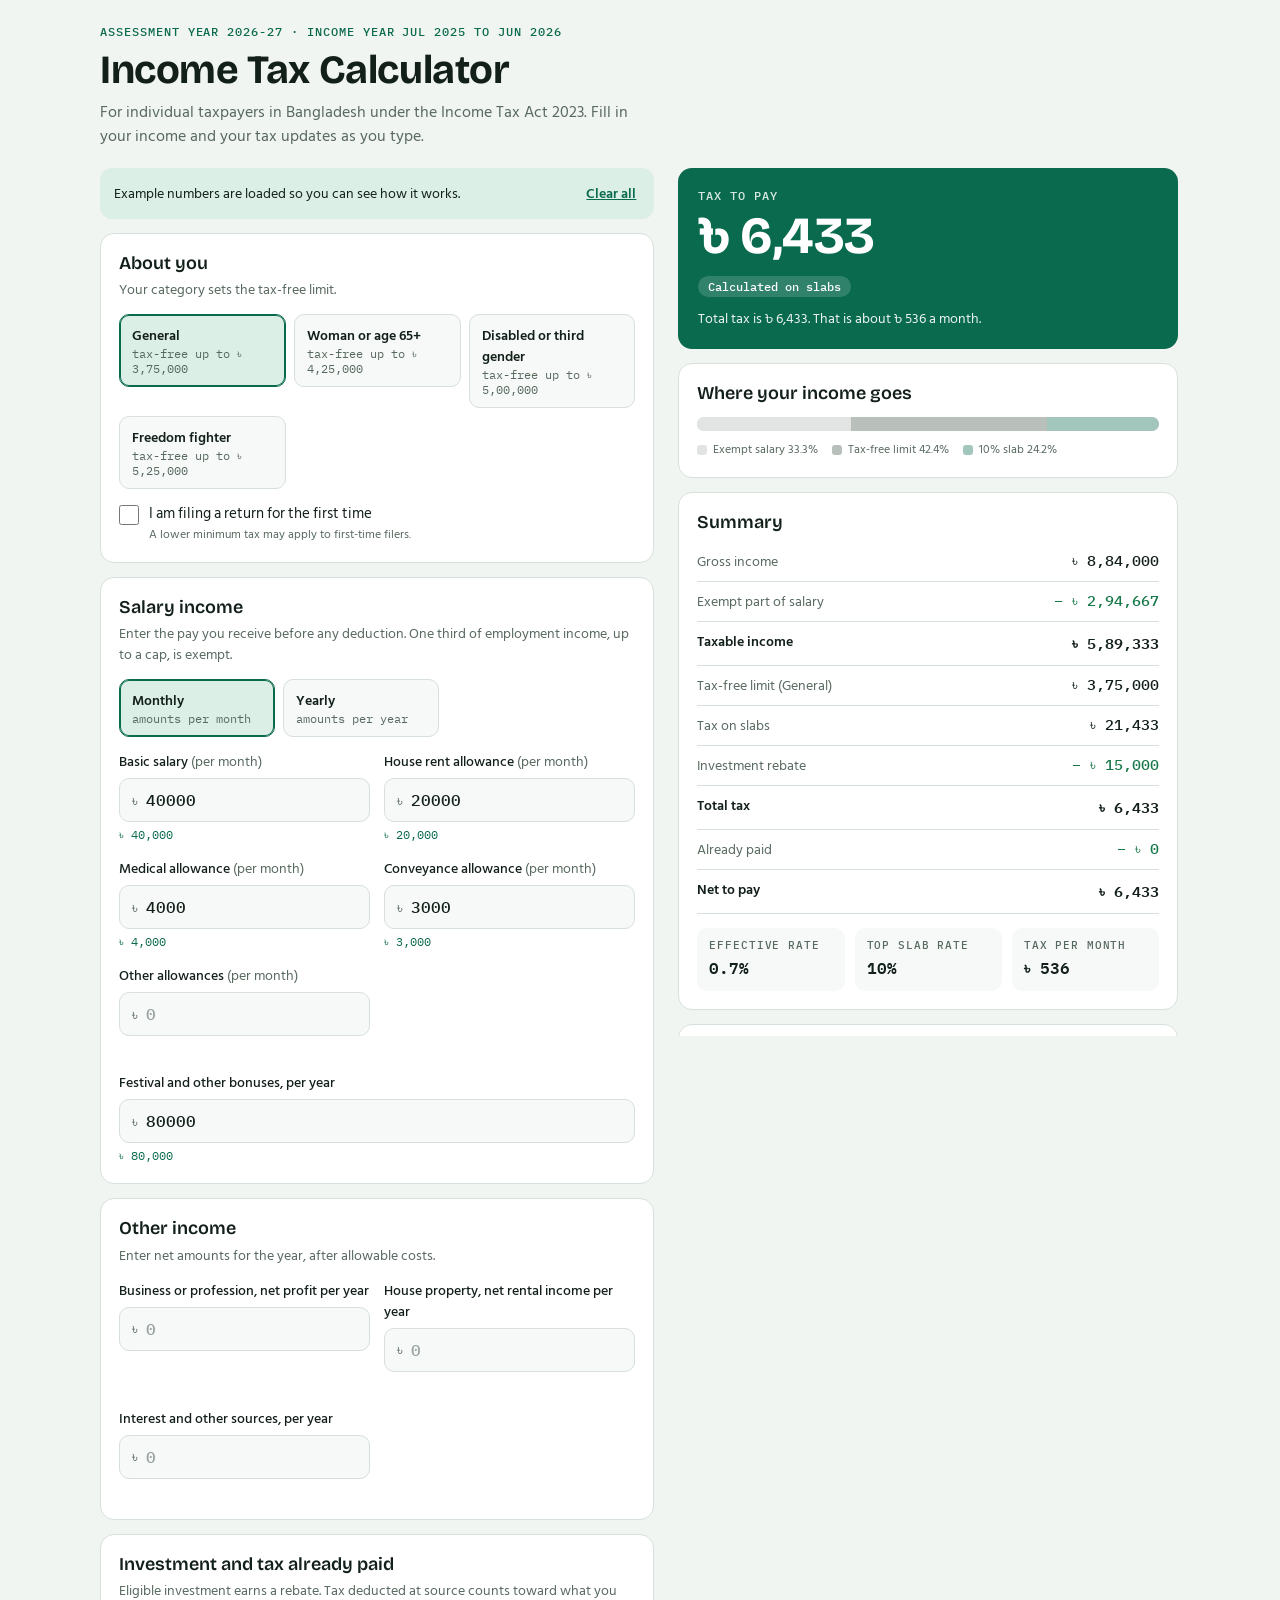
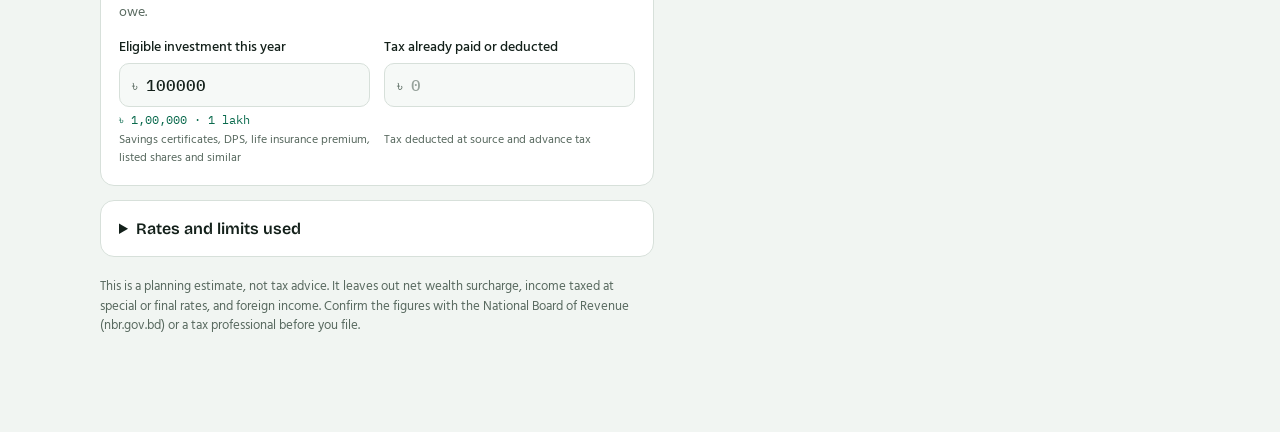
==== index.html @ c36e3825 "Add BD Income Tax Calculator for AY 2026-27 Responsive individual income tax calculator for Banglade" ====
<!doctype html>
<html lang="en">
<head>
<meta charset="utf-8">
<meta name="viewport" content="width=device-width, initial-scale=1, viewport-fit=cover">
<title>BD Income Tax Calculator</title>
<meta name="description" content="Responsive individual income tax calculator for Bangladesh, Assessment Year 2026-27, under the Income Tax Act 2023.">
<link rel="preconnect" href="https://fonts.googleapis.com">
<link rel="preconnect" href="https://fonts.gstatic.com" crossorigin>
<link rel="stylesheet" href="https://fonts.googleapis.com/css2?family=Bricolage+Grotesque:wght@600;700&family=Hind+Siliguri:wght@400;500;600&family=IBM+Plex+Mono:wght@400;500&display=swap">
<link rel="stylesheet" href="style.css">
</head>
<body>
<main class="wrap">
  <header>
    <p class="eyebrow">Assessment Year 2026-27 · Income year Jul 2025 to Jun 2026</p>
    <h1>Income Tax Calculator</h1>
    <p class="lede">For individual taxpayers in Bangladesh under the Income Tax Act 2023. Fill in your income and your tax updates as you type.</p>
  </header>

  <div class="grid">
    <form class="inputs" id="form" autocomplete="off">
      <div class="notice" id="exampleNote">
        <span>Example numbers are loaded so you can see how it works.</span>
        <button type="button" class="link" id="clearBtn">Clear all</button>
      </div>

      <section class="card">
        <h2>About you</h2>
        <p class="sub">Your category sets the tax-free limit.</p>
        <div class="chips" id="cats"></div>
        <label class="check" for="first">
          <input type="checkbox" id="first">
          <span>I am filing a return for the first time<small>A lower minimum tax may apply to first-time filers.</small></span>
        </label>
      </section>

      <section class="card">
        <h2>Salary income</h2>
        <p class="sub">Enter the pay you receive before any deduction. One third of employment income, up to a cap, is exempt.</p>
        <div class="chips two" role="radiogroup" aria-label="Salary amounts are entered per">
          <label class="chip"><input type="radio" name="mode" value="monthly" checked><span class="box"><span class="t">Monthly</span><span class="s">amounts per month</span></span></label>
          <label class="chip"><input type="radio" name="mode" value="yearly"><span class="box"><span class="t">Yearly</span><span class="s">amounts per year</span></span></label>
        </div>
        <div class="fields" id="salaryFields"></div>
        <div class="fields" id="bonusFields" style="margin-top:14px"></div>
      </section>

      <section class="card">
        <h2>Other income</h2>
        <p class="sub">Enter net amounts for the year, after allowable costs.</p>
        <div class="fields" id="otherFields"></div>
      </section>

      <section class="card">
        <h2>Investment and tax already paid</h2>
        <p class="sub">Eligible investment earns a rebate. Tax deducted at source counts toward what you owe.</p>
        <div class="fields" id="rebateFields"></div>
      </section>

      <details class="card">
        <summary>Rates and limits used</summary>
        <p class="sub">These follow the figures reported for AY 2026-27. Items marked verify could not be confirmed, so check them against the latest NBR notice. You can edit any value.</p>
        <div id="rulesBox"></div>
        <div style="margin-top:16px"><button type="button" class="btn" id="rulesReset">Reset to defaults</button></div>
      </details>
    </form>

    <aside class="results" id="result" aria-live="polite">
      <div class="hero" id="payHero">
        <div class="mlabel" id="payLabel"></div>
        <div class="big" id="payAmount"></div>
        <span class="pill" id="payPill"></span>
        <p id="payNote"></p>
      </div>
      <section class="card">
        <h2>Where your income goes</h2>
        <div class="bar" id="bar" role="img" aria-label="Split of gross income across exempt, tax-free and taxed bands"></div>
        <div class="legend" id="legend"></div>
      </section>
      <section class="card">
        <h2>Summary</h2>
        <dl class="rows" id="rows"></dl>
        <div class="stats" id="stats"></div>
      </section>
      <section class="card">
        <h2>Slab breakdown</h2>
        <div class="tablewrap">
          <table>
            <thead><tr><th>Band (৳)</th><th class="num">Income in band</th><th class="num">Rate</th><th class="num">Tax</th></tr></thead>
            <tbody id="slabBody"></tbody>
          </table>
        </div>
      </section>
      <div class="actions">
        <button type="button" class="btn primary" id="copyBtn">Copy summary</button>
      </div>
    </aside>
  </div>

  <p class="foot">This is a planning estimate, not tax advice. It leaves out net wealth surcharge, income taxed at special or final rates, and foreign income. Confirm the figures with the National Board of Revenue (nbr.gov.bd) or a tax professional before you file.</p>
</main>

<div class="dock" id="dock" hidden>
  <div>
    <div class="mlabel">Tax to pay</div>
    <div class="amt" id="dockAmt">৳ 0</div>
  </div>
  <button type="button" class="btn primary" id="dockBtn">See breakdown</button>
</div>
<div class="toast" id="toast" role="status"></div>

<script src="tax.js"></script>
<script src="app.js"></script>
</body>
</html>
---- style.css ----
/* Base reset (the hosted preview supplied this; standalone pages need it) */
:root { color-scheme: light; padding-top: env(safe-area-inset-top, 0px); padding-bottom: env(safe-area-inset-bottom, 0px); }
body { margin: 0; }
[hidden] { display: none !important; }

/* Layout: form on the left, sticky result on the right from 920px up.
   On phones the result follows the form and a bottom dock keeps the total in view. */
:root {
  --bg: #F1F5F2;
  --surface: #FFFFFF;
  --surface-2: #F6F9F7;
  --ink: #13201A;
  --muted: #58695F;
  --line: #D7E0DA;
  --accent: #0A6A4D;
  --accent-ink: #FFFFFF;
  --accent-soft: #DCEFE6;
  --good: #17794A;
  --display: "Bricolage Grotesque", "Hind Siliguri", system-ui, sans-serif;
  --body: "Hind Siliguri", system-ui, -apple-system, "Segoe UI", sans-serif;
  --mono: "IBM Plex Mono", ui-monospace, Menlo, Consolas, monospace;
}
@media (prefers-color-scheme: dark) {
  :root:not([data-theme="light"]) {
    --bg: #0D1411;
    --surface: #151F1A;
    --surface-2: #1A2621;
    --ink: #E8F0EC;
    --muted: #9AAEA4;
    --line: #26352E;
    --accent: #4CC39A;
    --accent-ink: #06231A;
    --accent-soft: #1B3A2F;
    --good: #5FD39B;
    color-scheme: dark;
  }
}
:root[data-theme="dark"] {
  --bg: #0D1411;
  --surface: #151F1A;
  --surface-2: #1A2621;
  --ink: #E8F0EC;
  --muted: #9AAEA4;
  --line: #26352E;
  --accent: #4CC39A;
  --accent-ink: #06231A;
  --accent-soft: #1B3A2F;
  --good: #5FD39B;
  color-scheme: dark;
}

* { box-sizing: border-box; }
body {
  background: var(--bg);
  color: var(--ink);
  font: 400 16px/1.5 var(--body);
  padding-block: 24px 96px;
  padding-left: max(16px, env(safe-area-inset-left, 0px));
  padding-right: max(16px, env(safe-area-inset-right, 0px));
}
.wrap { max-width: 1080px; margin: 0 auto; }
.eyebrow { font: 500 12px/1.4 var(--mono); letter-spacing: .08em; text-transform: uppercase; color: var(--accent); margin: 0 0 8px; }
h1 { font: 700 clamp(28px, 5vw, 40px)/1.08 var(--display); letter-spacing: -.01em; margin: 0 0 8px; text-wrap: balance; }
.lede { color: var(--muted); margin: 0; max-width: 62ch; }

.grid { display: grid; grid-template-columns: minmax(0, 1fr); gap: 16px; margin-top: 20px; }
@media (min-width: 920px) {
  .grid { grid-template-columns: minmax(0, 1.05fr) minmax(0, .95fr); gap: 24px; align-items: start; }
  .results { position: sticky; top: 16px; max-height: calc(100dvh - 32px); overflow: auto; padding-right: 2px; }
  .dock { display: none !important; }
}

.inputs, .results { display: flex; flex-direction: column; gap: 14px; min-width: 0; }
.card { background: var(--surface); border: 1px solid var(--line); border-radius: 14px; padding: 18px; min-width: 0; }
.card h2 { font: 600 18px/1.3 var(--display); margin: 0 0 4px; }
.card .sub { color: var(--muted); font-size: 14px; margin: 0 0 14px; }

.fields { display: grid; grid-template-columns: repeat(auto-fit, minmax(min(100%, 220px), 1fr)); gap: 14px; }
.field { min-width: 0; }
.field > label { display: block; font-size: 14px; font-weight: 500; margin-bottom: 6px; }
.per { color: var(--muted); font-weight: 400; }
.money { display: flex; align-items: center; background: var(--surface-2); border: 1px solid var(--line); border-radius: 10px; }
.money:focus-within { border-color: var(--accent); box-shadow: 0 0 0 3px var(--accent-soft); }
.cur { color: var(--muted); font: 500 15px var(--mono); padding-left: 12px; }
.cur.suf { padding: 0 12px 0 0; }
.money input { flex: 1; min-width: 0; border: 0; background: transparent; color: var(--ink); font: 500 16px var(--mono); padding: 11px 12px 11px 8px; outline: none; font-variant-numeric: tabular-nums; }
.money input::placeholder { color: var(--muted); opacity: .6; }
.hint { display: block; min-height: 18px; font: 400 12px/1.5 var(--mono); color: var(--accent); margin-top: 4px; }
.tip { display: block; font-size: 12px; color: var(--muted); margin-top: 2px; }

.chips { display: grid; grid-template-columns: repeat(auto-fit, minmax(min(100%, 150px), 1fr)); gap: 8px; }
.chip { position: relative; display: block; }
.chip input { position: absolute; opacity: 0; pointer-events: none; }
.chip .box { display: block; border: 1px solid var(--line); border-radius: 10px; background: var(--surface-2); padding: 10px 12px; cursor: pointer; }
.chip input:checked + .box { border-color: var(--accent); background: var(--accent-soft); box-shadow: inset 0 0 0 1px var(--accent); }
.chip input:focus-visible + .box { outline: 2px solid var(--accent); outline-offset: 2px; }
.chip .t { display: block; font-size: 14px; font-weight: 600; }
.chip .s { display: block; font: 400 12px var(--mono); color: var(--muted); }
.chips.two { grid-template-columns: repeat(2, minmax(0, 1fr)); max-width: 320px; margin-bottom: 14px; }

.check { display: flex; gap: 10px; align-items: flex-start; margin-top: 14px; cursor: pointer; font-size: 15px; }
.check input { width: 20px; height: 20px; margin: 2px 0 0; accent-color: var(--accent); flex: none; }
.check small { display: block; color: var(--muted); font-size: 12px; }

.notice { display: flex; flex-wrap: wrap; gap: 6px 12px; align-items: center; justify-content: space-between; background: var(--accent-soft); border-radius: 12px; padding: 10px 14px; font-size: 14px; }
.btn { font: 600 14px var(--body); color: var(--ink); background: var(--surface); border: 1px solid var(--line); border-radius: 10px; padding: 9px 14px; cursor: pointer; }
.btn.primary { background: var(--accent); border-color: var(--accent); color: var(--accent-ink); }
.link { background: none; border: 0; padding: 4px; color: var(--accent); font: 600 14px var(--body); text-decoration: underline; cursor: pointer; }
button:focus-visible, summary:focus-visible { outline: 2px solid var(--accent); outline-offset: 2px; }

details.card summary { cursor: pointer; font: 600 16px var(--display); }
details.card[open] summary { margin-bottom: 8px; }
.rgroup { margin-top: 16px; display: grid; gap: 10px; }
.rgroup h3 { font: 500 12px var(--mono); letter-spacing: .06em; text-transform: uppercase; color: var(--muted); margin: 0; }

.hero { background: var(--accent); color: var(--accent-ink); border-radius: 14px; padding: 20px; }
.mlabel { font: 500 12px var(--mono); letter-spacing: .08em; text-transform: uppercase; opacity: .85; }
.big { font: 700 clamp(36px, 9vw, 52px)/1.05 var(--display); margin: 6px 0 10px; letter-spacing: -.01em; overflow-wrap: anywhere; }
.pill { display: inline-block; font: 500 12px var(--mono); padding: 3px 10px; border-radius: 99px; background: color-mix(in srgb, var(--accent-ink) 16%, transparent); }
.hero p { margin: 10px 0 0; font-size: 14px; opacity: .92; }

.bar { display: flex; height: 14px; border-radius: 99px; overflow: hidden; background: var(--line); margin-top: 12px; }
.bar i { display: block; height: 100%; min-width: 0; }
.legend { display: flex; flex-wrap: wrap; gap: 6px 14px; margin-top: 10px; font-size: 12px; color: var(--muted); }
.legend span { display: inline-flex; align-items: center; gap: 6px; }
.legend b { width: 10px; height: 10px; border-radius: 3px; display: inline-block; }

.rows { margin: 8px 0 0; }
.row { display: flex; justify-content: space-between; gap: 12px; padding: 9px 0; border-bottom: 1px solid var(--line); }
.row dt { color: var(--muted); font-size: 14px; min-width: 0; }
.row dd { margin: 0; font: 500 15px var(--mono); text-align: right; font-variant-numeric: tabular-nums; white-space: nowrap; }
.row.total dt { color: var(--ink); font-weight: 600; }
.row.total dd { font-weight: 600; }
.row.cut dd { color: var(--good); }
.stats { display: grid; grid-template-columns: repeat(auto-fit, minmax(120px, 1fr)); gap: 10px; margin-top: 14px; }
.stat { background: var(--surface-2); border-radius: 10px; padding: 10px 12px; }
.stat .mlabel { color: var(--muted); opacity: 1; font-size: 11px; }
.stat div:last-child { font: 600 16px var(--mono); margin-top: 2px; }

.tablewrap { overflow-x: auto; margin-top: 8px; }
table { width: 100%; min-width: 440px; border-collapse: collapse; font-size: 13px; }
th { font: 500 11px var(--mono); letter-spacing: .06em; text-transform: uppercase; color: var(--muted); text-align: left; padding: 8px 6px; border-bottom: 1px solid var(--line); white-space: nowrap; }
th.num, td.num { text-align: right; }
td { padding: 8px 6px; border-bottom: 1px solid var(--line); font-variant-numeric: tabular-nums; }
td.num { font-family: var(--mono); white-space: nowrap; }
tr.zero td { color: var(--muted); }
.actions { display: flex; flex-wrap: wrap; gap: 10px; }

.foot { color: var(--muted); font-size: 13px; margin: 20px 0 0; max-width: 78ch; }

.dock { position: fixed; left: 0; right: 0; bottom: 0; z-index: 20; display: flex; align-items: center; justify-content: space-between; gap: 12px; background: var(--surface); border-top: 1px solid var(--line); box-shadow: 0 -6px 20px color-mix(in srgb, var(--ink) 8%, transparent); padding: 10px max(16px, env(safe-area-inset-right, 0px)) calc(10px + env(safe-area-inset-bottom, 0px)) max(16px, env(safe-area-inset-left, 0px)); }
.dock .mlabel { color: var(--muted); opacity: 1; font-size: 11px; }
.dock .amt { font: 700 22px/1.1 var(--display); }
.toast { position: fixed; left: 50%; transform: translateX(-50%); bottom: calc(24px + env(safe-area-inset-bottom, 0px)); background: var(--ink); color: var(--bg); padding: 8px 16px; border-radius: 99px; font-size: 14px; opacity: 0; pointer-events: none; transition: opacity .2s; z-index: 30; max-width: calc(100% - 32px); }
.toast.show { opacity: 1; }
@media (max-width: 919px) { .toast { bottom: calc(88px + env(safe-area-inset-bottom, 0px)); } }
@media (prefers-reduced-motion: reduce) { .toast { transition: none; } }
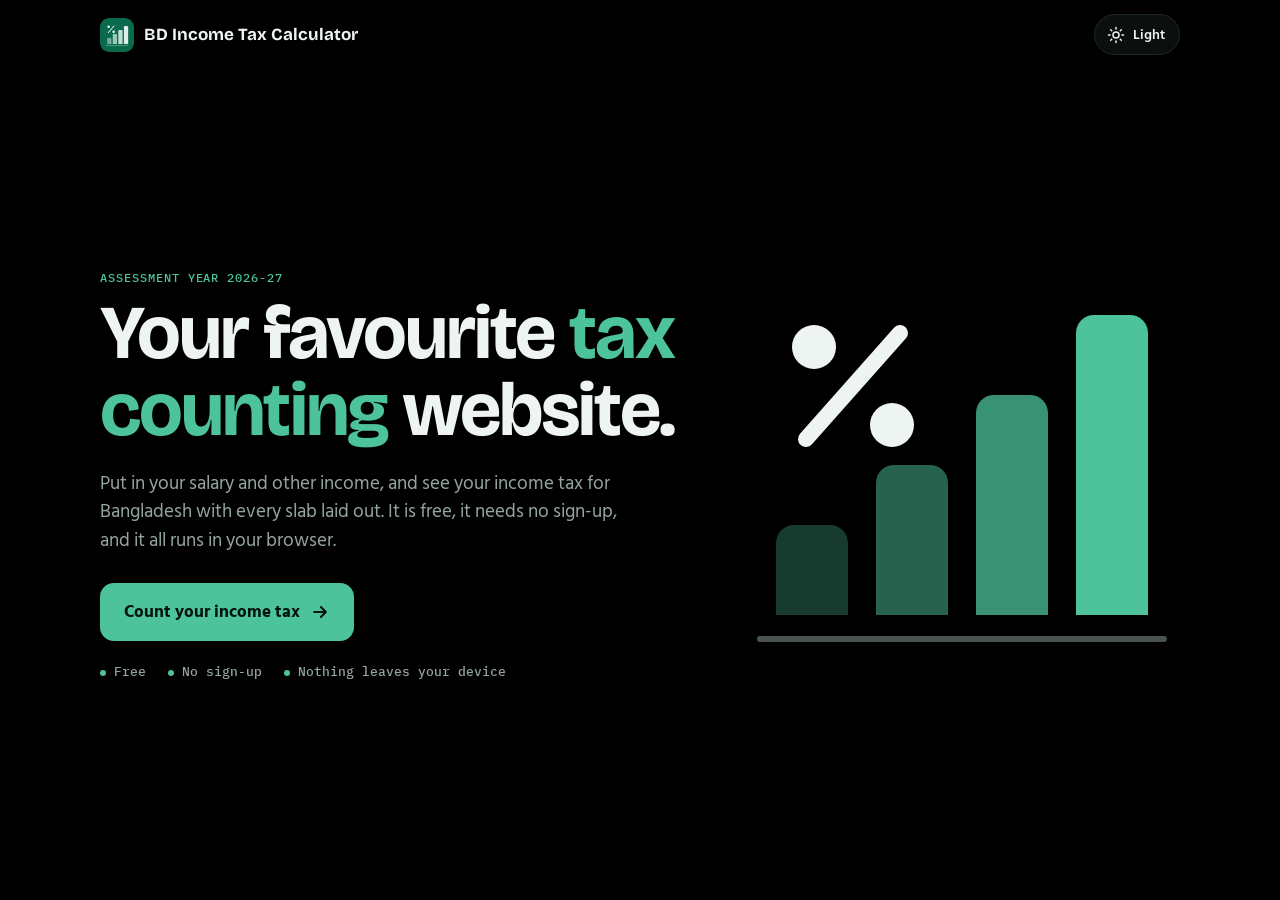
==== commit 89322e11: "Split into landing and calculator pages, add dark/light theme, animations and logo" ====
--- a/index.html
+++ b/index.html
@@ -4,113 +4,50 @@
 <meta charset="utf-8">
 <meta name="viewport" content="width=device-width, initial-scale=1, viewport-fit=cover">
 <title>BD Income Tax Calculator</title>
-<meta name="description" content="Responsive individual income tax calculator for Bangladesh, Assessment Year 2026-27, under the Income Tax Act 2023.">
+<meta name="description" content="Your favourite tax counting website. Free income tax calculator for Bangladesh, Assessment Year 2026-27.">
 <link rel="preconnect" href="https://fonts.googleapis.com">
 <link rel="preconnect" href="https://fonts.gstatic.com" crossorigin>
 <link rel="stylesheet" href="https://fonts.googleapis.com/css2?family=Bricolage+Grotesque:wght@600;700&family=Hind+Siliguri:wght@400;500;600&family=IBM+Plex+Mono:wght@400;500&display=swap">
+<link rel="icon" href="logo.svg" type="image/svg+xml">
+<script>try{var t=localStorage.getItem('bdtax-theme');document.documentElement.setAttribute('data-theme',t==='light'?'light':'dark');}catch(e){document.documentElement.setAttribute('data-theme','dark');}</script>
 <link rel="stylesheet" href="style.css">
 </head>
 <body>
-<main class="wrap">
-  <header>
-    <p class="eyebrow">Assessment Year 2026-27 · Income year Jul 2025 to Jun 2026</p>
-    <h1>Income Tax Calculator</h1>
-    <p class="lede">For individual taxpayers in Bangladesh under the Income Tax Act 2023. Fill in your income and your tax updates as you type.</p>
-  </header>
+<header class="top wrap">
+  <a class="brand" href="index.html"><img src="logo.svg" alt="" width="34" height="34"><span>BD Income Tax Calculator</span></a>
+  <button type="button" class="theme" id="themeBtn" aria-label="Switch to light theme">
+    <svg class="i-sun" viewBox="0 0 24 24" fill="none" stroke="currentColor" stroke-width="2" stroke-linecap="round" aria-hidden="true"><circle cx="12" cy="12" r="4"/><path d="M12 2v2M12 20v2M4.9 4.9l1.4 1.4M17.7 17.7l1.4 1.4M2 12h2M20 12h2M4.9 19.1l1.4-1.4M17.7 6.3l1.4-1.4"/></svg>
+    <svg class="i-moon" viewBox="0 0 24 24" fill="none" stroke="currentColor" stroke-width="2" stroke-linecap="round" stroke-linejoin="round" aria-hidden="true"><path d="M21 12.8A9 9 0 1 1 11.2 3a7 7 0 0 0 9.8 9.8z"/></svg>
+    <span id="themeLabel">Light</span>
+  </button>
+</header>
 
-  <div class="grid">
-    <form class="inputs" id="form" autocomplete="off">
-      <div class="notice" id="exampleNote">
-        <span>Example numbers are loaded so you can see how it works.</span>
-        <button type="button" class="link" id="clearBtn">Clear all</button>
-      </div>
+<section class="intro full wrap">
+  <div class="copy">
+    <p class="eyebrow rise" style="--d:0">Assessment Year 2026-27</p>
+    <h1><span class="w rise" style="--d:120">Your</span> <span class="w rise" style="--d:210">favourite</span> <em><span class="w rise" style="--d:300">tax</span> <span class="w rise" style="--d:390">counting</span></em> <span class="w rise" style="--d:480">website.</span></h1>
+    <p class="lede rise" style="--d:700">Put in your salary and other income, and see your income tax for Bangladesh with every slab laid out. It is free, it needs no sign-up, and it all runs in your browser.</p>
+    <a class="cta rise" style="--d:850" href="calculator.html">Count your income tax <svg viewBox="0 0 24 24" fill="none" stroke="currentColor" stroke-width="2.5" stroke-linecap="round" stroke-linejoin="round" aria-hidden="true"><path d="M5 12h14M13 6l6 6-6 6"/></svg></a>
+    <ul class="points rise" style="--d:1000"><li>Free</li><li>No sign-up</li><li>Nothing leaves your device</li></ul>
+  </div>
+  <div class="art" aria-hidden="true">
+    <svg viewBox="0 0 420 380" xmlns="http://www.w3.org/2000/svg">
+      <g fill="var(--accent)">
+        <g class="bar" style="--d:300"><path d="M24 330V258a18 18 0 0 1 18-18h36a18 18 0 0 1 18 18v72z" opacity=".3"/></g>
+        <g class="bar" style="--d:440"><path d="M124 330V198a18 18 0 0 1 18-18h36a18 18 0 0 1 18 18v132z" opacity=".5"/></g>
+        <g class="bar" style="--d:580"><path d="M224 330V128a18 18 0 0 1 18-18h36a18 18 0 0 1 18 18v202z" opacity=".75"/></g>
+        <g class="bar" style="--d:720"><path d="M324 330V48a18 18 0 0 1 18-18h36a18 18 0 0 1 18 18v282z"/></g>
+      </g>
+      <g class="pct" style="--d:900" fill="var(--ink)" stroke="var(--ink)">
+        <circle cx="62" cy="62" r="22" stroke="none"/>
+        <circle cx="140" cy="140" r="22" stroke="none"/>
+        <path d="M148 48L54 154" fill="none" stroke-width="16" stroke-linecap="round"/>
+      </g>
+      <path d="M8 354h404" stroke="var(--muted)" stroke-width="6" stroke-linecap="round" opacity=".5"/>
+    </svg>
+  </div>
+</section>
 
-      <section class="card">
-        <h2>About you</h2>
-        <p class="sub">Your category sets the tax-free limit.</p>
-        <div class="chips" id="cats"></div>
-        <label class="check" for="first">
-          <input type="checkbox" id="first">
-          <span>I am filing a return for the first time<small>A lower minimum tax may apply to first-time filers.</small></span>
-        </label>
-      </section>
-
-      <section class="card">
-        <h2>Salary income</h2>
-        <p class="sub">Enter the pay you receive before any deduction. One third of employment income, up to a cap, is exempt.</p>
-        <div class="chips two" role="radiogroup" aria-label="Salary amounts are entered per">
-          <label class="chip"><input type="radio" name="mode" value="monthly" checked><span class="box"><span class="t">Monthly</span><span class="s">amounts per month</span></span></label>
-          <label class="chip"><input type="radio" name="mode" value="yearly"><span class="box"><span class="t">Yearly</span><span class="s">amounts per year</span></span></label>
-        </div>
-        <div class="fields" id="salaryFields"></div>
-        <div class="fields" id="bonusFields" style="margin-top:14px"></div>
-      </section>
-
-      <section class="card">
-        <h2>Other income</h2>
-        <p class="sub">Enter net amounts for the year, after allowable costs.</p>
-        <div class="fields" id="otherFields"></div>
-      </section>
-
-      <section class="card">
-        <h2>Investment and tax already paid</h2>
-        <p class="sub">Eligible investment earns a rebate. Tax deducted at source counts toward what you owe.</p>
-        <div class="fields" id="rebateFields"></div>
-      </section>
-
-      <details class="card">
-        <summary>Rates and limits used</summary>
-        <p class="sub">These follow the figures reported for AY 2026-27. Items marked verify could not be confirmed, so check them against the latest NBR notice. You can edit any value.</p>
-        <div id="rulesBox"></div>
-        <div style="margin-top:16px"><button type="button" class="btn" id="rulesReset">Reset to defaults</button></div>
-      </details>
-    </form>
-
-    <aside class="results" id="result" aria-live="polite">
-      <div class="hero" id="payHero">
-        <div class="mlabel" id="payLabel"></div>
-        <div class="big" id="payAmount"></div>
-        <span class="pill" id="payPill"></span>
-        <p id="payNote"></p>
-      </div>
-      <section class="card">
-        <h2>Where your income goes</h2>
-        <div class="bar" id="bar" role="img" aria-label="Split of gross income across exempt, tax-free and taxed bands"></div>
-        <div class="legend" id="legend"></div>
-      </section>
-      <section class="card">
-        <h2>Summary</h2>
-        <dl class="rows" id="rows"></dl>
-        <div class="stats" id="stats"></div>
-      </section>
-      <section class="card">
-        <h2>Slab breakdown</h2>
-        <div class="tablewrap">
-          <table>
-            <thead><tr><th>Band (৳)</th><th class="num">Income in band</th><th class="num">Rate</th><th class="num">Tax</th></tr></thead>
-            <tbody id="slabBody"></tbody>
-          </table>
-        </div>
-      </section>
-      <div class="actions">
-        <button type="button" class="btn primary" id="copyBtn">Copy summary</button>
-      </div>
-    </aside>
-  </div>
-
-  <p class="foot">This is a planning estimate, not tax advice. It leaves out net wealth surcharge, income taxed at special or final rates, and foreign income. Confirm the figures with the National Board of Revenue (nbr.gov.bd) or a tax professional before you file.</p>
-</main>
-
-<div class="dock" id="dock" hidden>
-  <div>
-    <div class="mlabel">Tax to pay</div>
-    <div class="amt" id="dockAmt">৳ 0</div>
-  </div>
-  <button type="button" class="btn primary" id="dockBtn">See breakdown</button>
-</div>
-<div class="toast" id="toast" role="status"></div>
-
-<script src="tax.js"></script>
-<script src="app.js"></script>
+<script src="theme.js"></script>
 </body>
 </html>
--- a/style.css
+++ b/style.css
@@ -1,11 +1,25 @@
-/* Base reset (the hosted preview supplied this; standalone pages need it) */
-:root { color-scheme: light; padding-top: env(safe-area-inset-top, 0px); padding-bottom: env(safe-area-inset-bottom, 0px); }
-body { margin: 0; }
-[hidden] { display: none !important; }
-
-/* Layout: form on the left, sticky result on the right from 920px up.
-   On phones the result follows the form and a bottom dock keeps the total in view. */
+/* Black by default, with a light option. The theme lives on <html data-theme="light|dark">. */
 :root {
+  color-scheme: dark;
+  padding-top: env(safe-area-inset-top, 0px);
+  padding-bottom: env(safe-area-inset-bottom, 0px);
+  --bg: #000000;
+  --surface: #0B100E;
+  --surface-2: #121917;
+  --ink: #EEF4F1;
+  --muted: #94A59C;
+  --line: #1D2823;
+  --accent: #4CC39A;
+  --accent-hover: #7BE3BF;
+  --accent-ink: #04140E;
+  --accent-soft: #10241C;
+  --good: #5FD39B;
+  --display: "Bricolage Grotesque", "Hind Siliguri", system-ui, sans-serif;
+  --body: "Hind Siliguri", system-ui, -apple-system, "Segoe UI", sans-serif;
+  --mono: "IBM Plex Mono", ui-monospace, Menlo, Consolas, monospace;
+}
+:root[data-theme="light"] {
+  color-scheme: light;
   --bg: #F1F5F2;
   --surface: #FFFFFF;
   --surface-2: #F6F9F7;
@@ -13,54 +27,27 @@
   --muted: #58695F;
   --line: #D7E0DA;
   --accent: #0A6A4D;
+  --accent-hover: #0D8A63;
   --accent-ink: #FFFFFF;
   --accent-soft: #DCEFE6;
   --good: #17794A;
-  --display: "Bricolage Grotesque", "Hind Siliguri", system-ui, sans-serif;
-  --body: "Hind Siliguri", system-ui, -apple-system, "Segoe UI", sans-serif;
-  --mono: "IBM Plex Mono", ui-monospace, Menlo, Consolas, monospace;
-}
-@media (prefers-color-scheme: dark) {
-  :root:not([data-theme="light"]) {
-    --bg: #0D1411;
-    --surface: #151F1A;
-    --surface-2: #1A2621;
-    --ink: #E8F0EC;
-    --muted: #9AAEA4;
-    --line: #26352E;
-    --accent: #4CC39A;
-    --accent-ink: #06231A;
-    --accent-soft: #1B3A2F;
-    --good: #5FD39B;
-    color-scheme: dark;
-  }
-}
-:root[data-theme="dark"] {
-  --bg: #0D1411;
-  --surface: #151F1A;
-  --surface-2: #1A2621;
-  --ink: #E8F0EC;
-  --muted: #9AAEA4;
-  --line: #26352E;
-  --accent: #4CC39A;
-  --accent-ink: #06231A;
-  --accent-soft: #1B3A2F;
-  --good: #5FD39B;
-  color-scheme: dark;
-}
+}
+body { margin: 0; }
+[hidden] { display: none !important; }
+html { scroll-behavior: smooth; }
+@media (prefers-reduced-motion: reduce) { html { scroll-behavior: auto; } }
 
 * { box-sizing: border-box; }
 body {
   background: var(--bg);
   color: var(--ink);
   font: 400 16px/1.5 var(--body);
-  padding-block: 24px 96px;
+  padding-block: 0;
   padding-left: max(16px, env(safe-area-inset-left, 0px));
   padding-right: max(16px, env(safe-area-inset-right, 0px));
 }
 .wrap { max-width: 1080px; margin: 0 auto; }
 .eyebrow { font: 500 12px/1.4 var(--mono); letter-spacing: .08em; text-transform: uppercase; color: var(--accent); margin: 0 0 8px; }
-h1 { font: 700 clamp(28px, 5vw, 40px)/1.08 var(--display); letter-spacing: -.01em; margin: 0 0 8px; text-wrap: balance; }
 .lede { color: var(--muted); margin: 0; max-width: 62ch; }
 
 .grid { display: grid; grid-template-columns: minmax(0, 1fr); gap: 16px; margin-top: 20px; }
@@ -155,3 +142,80 @@
 .toast.show { opacity: 1; }
 @media (max-width: 919px) { .toast { bottom: calc(88px + env(safe-area-inset-bottom, 0px)); } }
 @media (prefers-reduced-motion: reduce) { .toast { transition: none; } }
+
+/* top bar */
+.top { display: flex; align-items: center; justify-content: space-between; gap: 12px; padding-block: 14px; }
+.brand { display: inline-flex; align-items: center; gap: 10px; color: var(--ink); text-decoration: none; font: 700 17px var(--display); min-width: 0; }
+.brand img { width: 34px; height: 34px; border-radius: 9px; flex: none; display: block; }
+.brand span { overflow: hidden; text-overflow: ellipsis; white-space: nowrap; }
+.theme { display: inline-flex; align-items: center; gap: 8px; font: 600 14px var(--body); color: var(--ink); background: var(--surface); border: 1px solid var(--line); border-radius: 99px; padding: 8px 14px 8px 12px; cursor: pointer; flex: none; }
+.theme:hover { border-color: var(--accent); }
+.theme:focus-visible { outline: 2px solid var(--accent); outline-offset: 2px; }
+.theme svg { width: 18px; height: 18px; flex: none; display: block; }
+.theme .i-moon { display: none; }
+:root[data-theme="light"] .theme .i-sun { display: none; }
+:root[data-theme="light"] .theme .i-moon { display: block; }
+
+/* hero */
+.intro { display: grid; grid-template-columns: minmax(0, 1fr); gap: 40px; align-items: center; padding-block: clamp(36px, 8vw, 88px) clamp(48px, 9vw, 104px); }
+@media (min-width: 860px) { .intro { grid-template-columns: minmax(0, 1.15fr) minmax(0, .85fr); gap: 56px; } }
+.intro h1 { font: 700 clamp(40px, 7.4vw, 76px)/1.02 var(--display); letter-spacing: -.025em; margin: 0 0 20px; text-wrap: balance; }
+.intro h1 em { font-style: normal; color: var(--accent); }
+.intro .lede { font-size: clamp(16px, 2vw, 19px); max-width: 52ch; margin: 0 0 28px; }
+.cta { display: inline-flex; align-items: center; gap: 10px; background: var(--accent); color: var(--accent-ink); font: 700 17px var(--body); padding: 15px 24px; border-radius: 14px; text-decoration: none; transition: transform .15s, box-shadow .15s; }
+.cta:focus-visible { outline: 2px solid var(--ink); outline-offset: 3px; }
+.cta svg { width: 20px; height: 20px; flex: none; }
+@media (prefers-reduced-motion: reduce) { .cta { transition: none; } .cta:hover { transform: none; } }
+.points { display: flex; flex-wrap: wrap; gap: 8px 22px; list-style: none; margin: 22px 0 0; padding: 0; font: 500 13px var(--mono); color: var(--muted); }
+.points li::before { content: ""; display: inline-block; width: 6px; height: 6px; border-radius: 50%; background: var(--accent); margin-right: 8px; vertical-align: middle; }
+.art { width: 100%; max-width: 420px; justify-self: center; }
+.art svg { width: 100%; height: auto; display: block; }
+
+/* calculator section */
+.calc { padding-block: 24px 96px; scroll-margin-top: 8px; }
+.calc-head { margin-bottom: 4px; }
+.calc-head h2 { font: 700 clamp(26px, 4vw, 36px)/1.1 var(--display); letter-spacing: -.015em; margin: 0 0 8px; text-wrap: balance; }
+@media (max-width: 859px) { .art { max-width: 260px; justify-self: start; } }
+
+/* landing page fills the first screen */
+.intro.full { min-height: calc(100dvh - 72px); }
+.intro .w { display: inline-block; }
+
+/* hero entrance. fill-mode is "backwards" so the end state is the normal style and hover still works */
+@keyframes rise { from { opacity: 0; transform: translateY(24px); } to { opacity: 1; transform: none; } }
+@keyframes grow { from { transform: scaleY(0); } to { transform: scaleY(1); } }
+@keyframes pop { from { opacity: 0; transform: scale(.4); } to { opacity: 1; transform: none; } }
+.rise { animation: rise .75s cubic-bezier(.2, .7, .2, 1) backwards; animation-delay: calc(var(--d, 0) * 1ms); }
+.bar { transform-box: fill-box; transform-origin: 50% 100%; animation: grow .9s cubic-bezier(.2, .8, .2, 1) backwards; animation-delay: calc(var(--d, 0) * 1ms); }
+.pct { transform-box: fill-box; transform-origin: 50% 50%; animation: pop .6s cubic-bezier(.3, 1.4, .5, 1) backwards; animation-delay: calc(var(--d, 0) * 1ms); }
+@media (prefers-reduced-motion: reduce) { .rise, .bar, .pct { animation: none; } }
+
+/* Clear all */
+.notice { gap: 10px 14px; padding: 12px 14px; }
+.clear { display: inline-flex; align-items: center; justify-content: center; gap: 8px; font: 700 15px var(--body); color: var(--accent); background: transparent; border: 1.5px solid var(--accent); border-radius: 10px; padding: 10px 18px; cursor: pointer; flex: none; }
+.clear svg { width: 17px; height: 17px; flex: none; }
+.clear:focus-visible { outline: 2px solid var(--accent); outline-offset: 2px; }
+@media (max-width: 480px) { .notice .clear { width: 100%; } }
+
+/* hover and press states: brighter and clearly clickable */
+.cta, .btn, .theme, .clear, .chip .box { transition: background-color .15s, color .15s, border-color .15s, box-shadow .15s, transform .15s; }
+.cta svg { transition: transform .2s; }
+@media (hover: hover) {
+  .cta:hover { background: var(--accent-hover); transform: translateY(-3px); box-shadow: 0 12px 32px color-mix(in srgb, var(--accent) 45%, transparent); }
+  .cta:hover svg { transform: translateX(4px); }
+  .btn:hover { border-color: var(--accent); background: var(--surface-2); }
+  .btn.primary:hover { background: var(--accent-hover); border-color: var(--accent-hover); transform: translateY(-1px); box-shadow: 0 6px 18px color-mix(in srgb, var(--accent) 35%, transparent); }
+  .clear:hover { background: var(--accent); color: var(--accent-ink); }
+  .theme:hover { background: var(--surface-2); }
+  .chip .box:hover { border-color: var(--accent); }
+}
+.cta:active, .btn:active, .clear:active { transform: translateY(0) scale(.98); }
+@media (prefers-reduced-motion: reduce) { .cta, .btn, .theme, .clear, .chip .box, .cta svg { transition: none; } .cta:hover, .btn.primary:hover { transform: none; } }
+
+/* small phones */
+@media (max-width: 420px) {
+  .brand { font-size: 15px; gap: 8px; }
+  .brand img { width: 30px; height: 30px; }
+  .theme { padding: 7px 12px 7px 10px; }
+  .card { padding: 16px; }
+}
